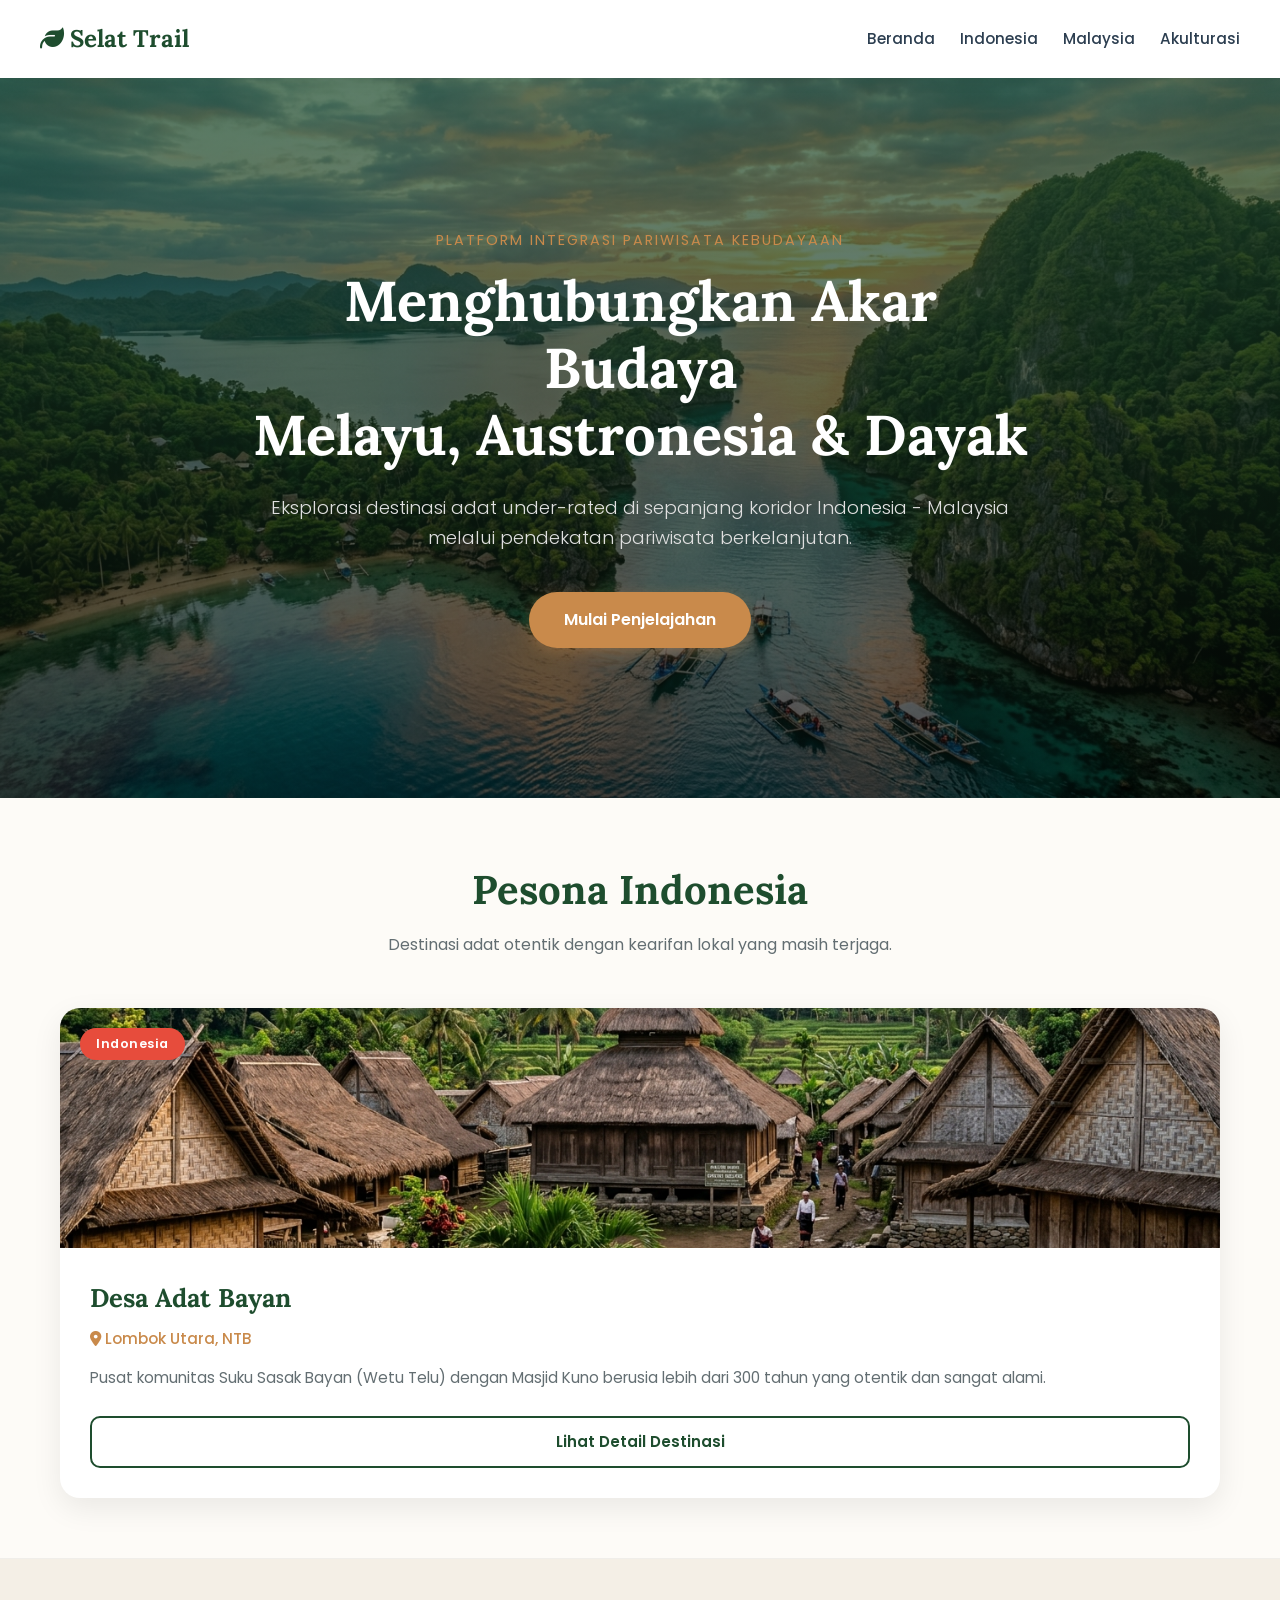
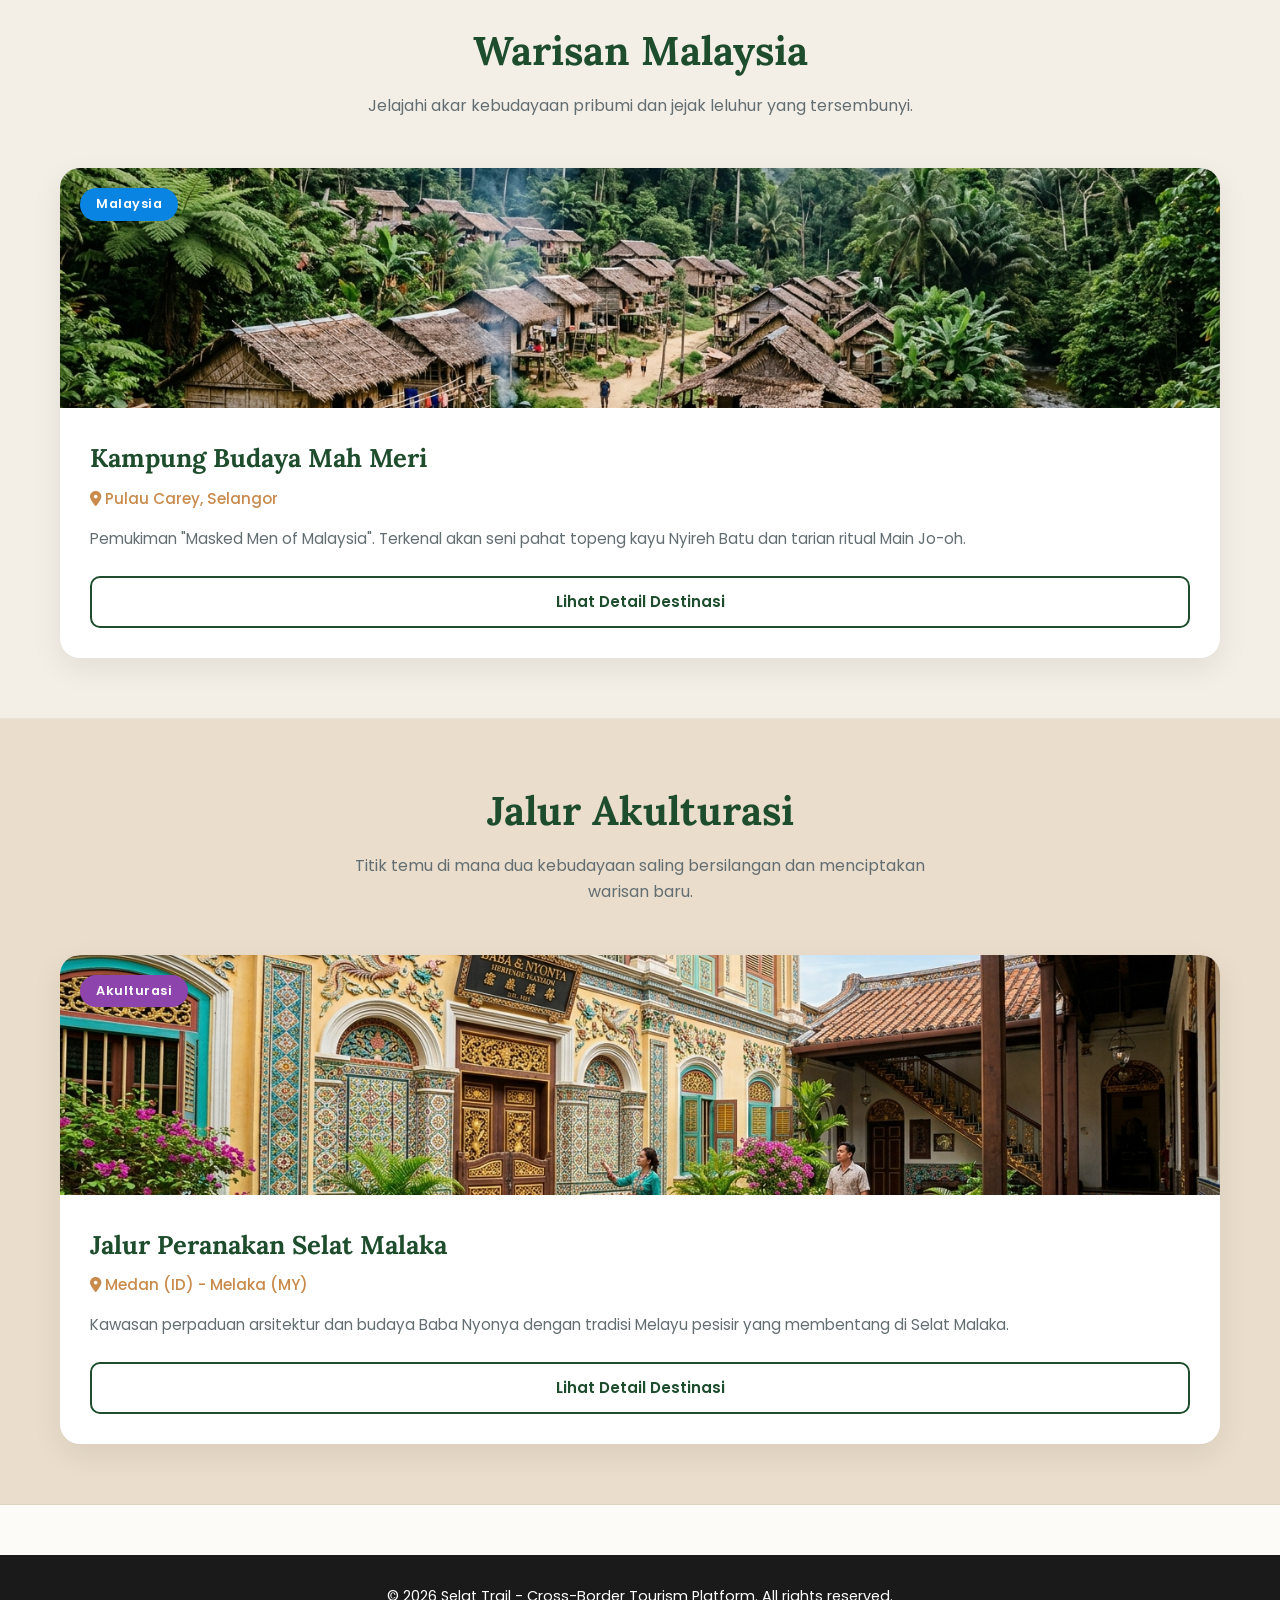
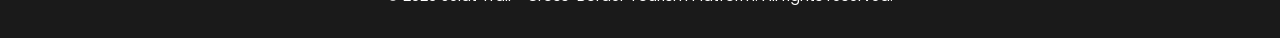
==== index.html @ f1a36b82 "first commit" ====
<!DOCTYPE html>
<html lang="id">
<head>
    <meta charset="UTF-8">
    <meta name="viewport" content="width=device-width, initial-scale=1.0">
    <title>Selat Trail - Lintas Budaya Nusantara</title>
    <link href="https://fonts.googleapis.com/css2?family=Lora:ital,wght@0,400;0,600;1,400&family=Poppins:wght@300;400;500;600&display=swap" rel="stylesheet">
    <link rel="stylesheet" href="https://cdnjs.cloudflare.com/ajax/libs/font-awesome/6.4.0/css/all.min.css">
    <link rel="stylesheet" href="style.css">
</head>
<body>

    <!-- Navbar -->
    <nav class="navbar">
        <div class="logo">
            <i class="fa-solid fa-leaf"></i> Selat Trail
        </div>
        <ul class="nav-links">
            <li><a href="#beranda">Beranda</a></li>
            <li><a href="#indonesia">Indonesia</a></li>
            <li><a href="#malaysia">Malaysia</a></li>
            <li><a href="#akulturasi">Akulturasi</a></li>
        </ul>
    </nav>

    <!-- Hero Section -->
    <header id="beranda" class="hero">
        <div class="hero-overlay"></div>
        <div class="hero-content">
            <span class="hero-subtitle">Platform Integrasi Pariwisata Kebudayaan</span>
            <h1>Menghubungkan Akar Budaya<br>Melayu, Austronesia & Dayak</h1>
            <p>Eksplorasi destinasi adat under-rated di sepanjang koridor Indonesia - Malaysia melalui pendekatan pariwisata berkelanjutan.</p>
            <div class="hero-buttons">
                <a href="#indonesia" class="btn-primary">Mulai Penjelajahan</a>
            </div>
        </div>
    </header>

    <!-- Section Indonesia -->
    <section id="indonesia" class="category-section bg-light">
        <div class="container">
            <div class="section-header">
                <h2>Pesona Indonesia</h2>
                <p>Destinasi adat otentik dengan kearifan lokal yang masih terjaga.</p>
            </div>
            <div class="card-grid">
                <!-- Card Indonesia 1 -->
                <div class="destination-card">
                    <div class="card-image" style="background-image: url('bayan_village.jpg');">
                        <span class="badge badge-id">Indonesia</span>
                    </div>
                    <div class="card-body">
                        <h3>Desa Adat Bayan</h3>
                        <p class="location"><i class="fa-solid fa-location-dot"></i> Lombok Utara, NTB</p>
                        <p class="short-desc">Pusat komunitas Suku Sasak Bayan (Wetu Telu) dengan Masjid Kuno berusia lebih dari 300 tahun yang otentik dan sangat alami.</p>
                        <!-- Mengarah ke halaman terpisah -->
                        <a href="bayan.html" class="btn-detail">Lihat Detail Destinasi</a>
                    </div>
                </div>
            </div>
        </div>
    </section>

    <!-- Section Malaysia -->
    <section id="malaysia" class="category-section bg-cream">
        <div class="container">
            <div class="section-header">
                <h2>Warisan Malaysia</h2>
                <p>Jelajahi akar kebudayaan pribumi dan jejak leluhur yang tersembunyi.</p>
            </div>
            <div class="card-grid">
                <!-- Card Malaysia 1 -->
                <div class="destination-card">
                    <div class="card-image" style="background-image: url('mahmeri_village.jpg');">
                        <span class="badge badge-my">Malaysia</span>
                    </div>
                    <div class="card-body">
                        <h3>Kampung Budaya Mah Meri</h3>
                        <p class="location"><i class="fa-solid fa-location-dot"></i> Pulau Carey, Selangor</p>
                        <p class="short-desc">Pemukiman "Masked Men of Malaysia". Terkenal akan seni pahat topeng kayu Nyireh Batu dan tarian ritual Main Jo-oh.</p>
                        <!-- Mengarah ke halaman terpisah -->
                        <a href="mahmeri.html" class="btn-detail">Lihat Detail Destinasi</a>
                    </div>
                </div>
            </div>
        </div>
    </section>

    <!-- Section Akulturasi -->
    <section id="akulturasi" class="category-section bg-sand">
        <div class="container">
            <div class="section-header">
                <h2>Jalur Akulturasi</h2>
                <p>Titik temu di mana dua kebudayaan saling bersilangan dan menciptakan warisan baru.</p>
            </div>
            <div class="card-grid">
                <!-- Card Akulturasi 1 -->
                <div class="destination-card">
                    <div class="card-image" style="background-image: url('peranakan_mansion.jpg');">
                        <span class="badge badge-mix">Akulturasi</span>
                    </div>
                    <div class="card-body">
                        <h3>Jalur Peranakan Selat Malaka</h3>
                        <p class="location"><i class="fa-solid fa-location-dot"></i> Medan (ID) - Melaka (MY)</p>
                        <p class="short-desc">Kawasan perpaduan arsitektur dan budaya Baba Nyonya dengan tradisi Melayu pesisir yang membentang di Selat Malaka.</p>
                        <!-- Mengarah ke halaman terpisah -->
                        <a href="peranakan.html" class="btn-detail">Lihat Detail Destinasi</a>
                    </div>
                </div>
            </div>
        </div>
    </section>

    <footer>
        <p>&copy; 2026 Selat Trail - Cross-Border Tourism Platform. All rights reserved.</p>
    </footer>

    <script src="script.js"></script>
</body>
</html>
---- style.css ----
/* Reset Dasar & Variabel Tema */
:root {
    --color-primary: #1e4d2e;
    --color-secondary: #c98a4b;
    --color-text: #2c3e50;
    --color-text-light: #636e72;
    --color-white: #ffffff;
    
    --bg-light: #fdfbf7;
    --bg-cream: #f4efe6;
    --bg-sand: #eaddcb;
    
    --font-heading: 'Lora', serif;
    --font-body: 'Poppins', sans-serif;
    --transition: all 0.3s ease;
}

* { margin: 0; padding: 0; box-sizing: border-box; }
html { scroll-behavior: smooth; }
body { font-family: var(--font-body); color: var(--color-text); line-height: 1.6; background-color: var(--bg-light); }

.container { max-width: 1200px; margin: 0 auto; padding: 60px 20px; }

/* Navbar */
.navbar {
    display: flex; justify-content: space-between; align-items: center;
    padding: 20px 40px; background-color: rgba(255, 255, 255, 0.95);
    backdrop-filter: blur(10px); box-shadow: 0 4px 15px rgba(0,0,0,0.05);
    position: sticky; top: 0; z-index: 100;
}
.navbar .logo { font-family: var(--font-heading); font-size: 24px; font-weight: 700; color: var(--color-primary); text-decoration: none;}
.nav-links { list-style: none; display: flex; gap: 25px; }
.nav-links a { text-decoration: none; color: var(--color-text); font-weight: 500; transition: var(--transition); font-size: 0.95rem; }
.nav-links a:hover { color: var(--color-secondary); }

/* Hero Section */
.hero {
    position: relative; height: 80vh; display: flex; align-items: center; justify-content: center;
    text-align: center; color: var(--color-white); padding: 0 20px;
    background: url('hero_bg.jpg') center/cover;
}
.hero-overlay { position: absolute; top: 0; left: 0; width: 100%; height: 100%; background: linear-gradient(to bottom, rgba(30, 77, 46, 0.7), rgba(0,0,0,0.6)); }
.hero-content { position: relative; z-index: 2; max-width: 800px; animation: fadeIn 1s ease-out; }
.hero-subtitle { font-family: var(--font-body); text-transform: uppercase; letter-spacing: 2px; font-size: 0.9rem; margin-bottom: 15px; display: block; color: var(--color-secondary); }
.hero-content h1 { font-family: var(--font-heading); font-size: 3.5rem; margin-bottom: 25px; line-height: 1.2; }
.hero-content p { font-size: 1.15rem; margin-bottom: 40px; color: #e0e0e0; font-weight: 300;}

.btn-primary { display: inline-block; padding: 15px 35px; background-color: var(--color-secondary); color: var(--color-white); text-decoration: none; font-weight: 600; border-radius: 30px; transition: var(--transition); box-shadow: 0 4px 15px rgba(201, 138, 75, 0.4); }
.btn-primary:hover { background-color: #b3783e; transform: translateY(-2px); }

/* Section Categories */
.category-section { border-bottom: 1px solid rgba(0,0,0,0.05); }
.bg-light { background-color: var(--bg-light); }
.bg-cream { background-color: var(--bg-cream); }
.bg-sand { background-color: var(--bg-sand); }
.section-header { text-align: center; margin-bottom: 50px; }
.section-header h2 { font-family: var(--font-heading); font-size: 2.5rem; color: var(--color-primary); margin-bottom: 10px; }
.section-header p { color: var(--color-text-light); max-width: 600px; margin: 0 auto; }

/* Card Grid & Design */
.card-grid { display: grid; grid-template-columns: repeat(auto-fit, minmax(320px, 1fr)); gap: 40px; }
.destination-card { background: var(--color-white); border-radius: 20px; overflow: hidden; box-shadow: 0 10px 30px rgba(0,0,0,0.08); transition: var(--transition); display: flex; flex-direction: column; }
.destination-card:hover { transform: translateY(-8px); box-shadow: 0 15px 40px rgba(0,0,0,0.12); }
.card-image { height: 240px; background-position: center; background-size: cover; position: relative; }
.badge { position: absolute; top: 20px; left: 20px; padding: 6px 16px; border-radius: 25px; font-size: 0.8rem; font-weight: 600; color: #fff; letter-spacing: 0.5px; z-index: 5; display: inline-block; }
.badge-id { background-color: #e74c3c; } 
.badge-my { background-color: #0984e3; } 
.badge-mix { background-color: #8e44ad; } 
.card-body { padding: 30px; display: flex; flex-direction: column; flex-grow: 1; }
.card-body h3 { font-family: var(--font-heading); font-size: 1.6rem; color: var(--color-primary); margin-bottom: 8px; }
.location { color: var(--color-secondary); font-size: 0.95rem; font-weight: 500; margin-bottom: 15px; }
.short-desc { color: var(--color-text-light); font-size: 0.95rem; margin-bottom: 25px; flex-grow: 1; }
.btn-detail { background: transparent; border: 2px solid var(--color-primary); color: var(--color-primary); padding: 12px; border-radius: 10px; font-weight: 600; font-family: var(--font-body); cursor: pointer; transition: var(--transition); font-size: 0.95rem; width: 100%; display: block; text-align: center; text-decoration: none; }
.btn-detail:hover { background: var(--color-primary); color: var(--color-white); }


/* =========================================================
   STYLE UNTUK HALAMAN DETAIL (bayan.html, mahmeri.html, dll)
   ========================================================= */

.detail-hero { position: relative; height: 55vh; display: flex; align-items: flex-end; padding-bottom: 60px; background-size: cover; background-position: center; color: white; }
.detail-hero .container { position: relative; z-index: 2; width: 100%; }
.detail-hero .badge { position: relative; top: 0; left: 0; margin-bottom: 15px; }
.detail-hero h1 { font-family: var(--font-heading); font-size: 3.5rem; line-height: 1.2; margin-bottom: 10px; text-shadow: 0 2px 10px rgba(0,0,0,0.5); }
.detail-hero .location { color: #f1f2f6; font-size: 1.1rem; text-shadow: 0 2px 5px rgba(0,0,0,0.5); margin-bottom: 0; }

.detail-layout { display: grid; grid-template-columns: 2fr 1fr; gap: 40px; padding-top: 40px; }

.detail-main h2, .detail-main h3 { font-family: var(--font-heading); color: var(--color-primary); margin-bottom: 20px; font-size: 2rem; }
.detail-main h3 { font-size: 1.6rem; margin-top: 40px; }
.detail-main p { color: var(--color-text); font-size: 1.05rem; line-height: 1.8; margin-bottom: 20px; }

/* Container untuk Gambar Maps (Iframe) */
.map-container { width: 100%; height: 400px; border-radius: 16px; overflow: hidden; box-shadow: 0 10px 30px rgba(0,0,0,0.1); border: 2px solid #eaddcb; }
.map-container iframe { width: 100%; height: 100%; border: none; }

.detail-sidebar { background: var(--color-white); padding: 35px; border-radius: 20px; box-shadow: 0 10px 30px rgba(0,0,0,0.06); align-self: start; position: sticky; top: 100px; border: 1px solid rgba(0,0,0,0.05); }
.detail-sidebar h3 { font-family: var(--font-heading); color: var(--color-primary); margin-bottom: 25px; font-size: 1.4rem; border-bottom: 2px solid var(--bg-cream); padding-bottom: 15px; }

/* Action Button Colors (Soft UI) untuk Sidebar */
.btn-action { display: flex; align-items: center; justify-content: center; gap: 12px; padding: 15px 20px; text-decoration: none; font-size: 0.95rem; font-weight: 600; border-radius: 12px; transition: var(--transition); border: 1px solid transparent; width: 100%; margin-bottom: 15px; }
.btn-action i { font-size: 1.2rem; }
.btn-map { background: #eef7ee; color: #2e7d32; }
.btn-map:hover { background: #2e7d32; color: #fff; transform: translateY(-2px); box-shadow: 0 4px 12px rgba(46,125,50,0.2); }
.btn-stay { background: #eff6ff; color: #2563eb; }
.btn-stay:hover { background: #2563eb; color: #fff; transform: translateY(-2px); box-shadow: 0 4px 12px rgba(37,99,235,0.2); }
.btn-food { background: #fff7ed; color: #ea580c; }
.btn-food:hover { background: #ea580c; color: #fff; transform: translateY(-2px); box-shadow: 0 4px 12px rgba(234,88,12,0.2); }
.btn-ticket { background: #fdf2f8; color: #db2777; }
.btn-ticket:hover { background: #db2777; color: #fff; transform: translateY(-2px); box-shadow: 0 4px 12px rgba(219,39,119,0.2); }

footer { text-align: center; padding: 30px; background: #1a1a1a; color: #fff; font-size: 0.9rem; margin-top: 50px; }

@keyframes fadeIn { from { opacity: 0; transform: translateY(20px); } to { opacity: 1; transform: translateY(0); } }

@media (max-width: 900px) {
    .detail-layout { grid-template-columns: 1fr; }
    .detail-hero h1 { font-size: 2.5rem; }
}
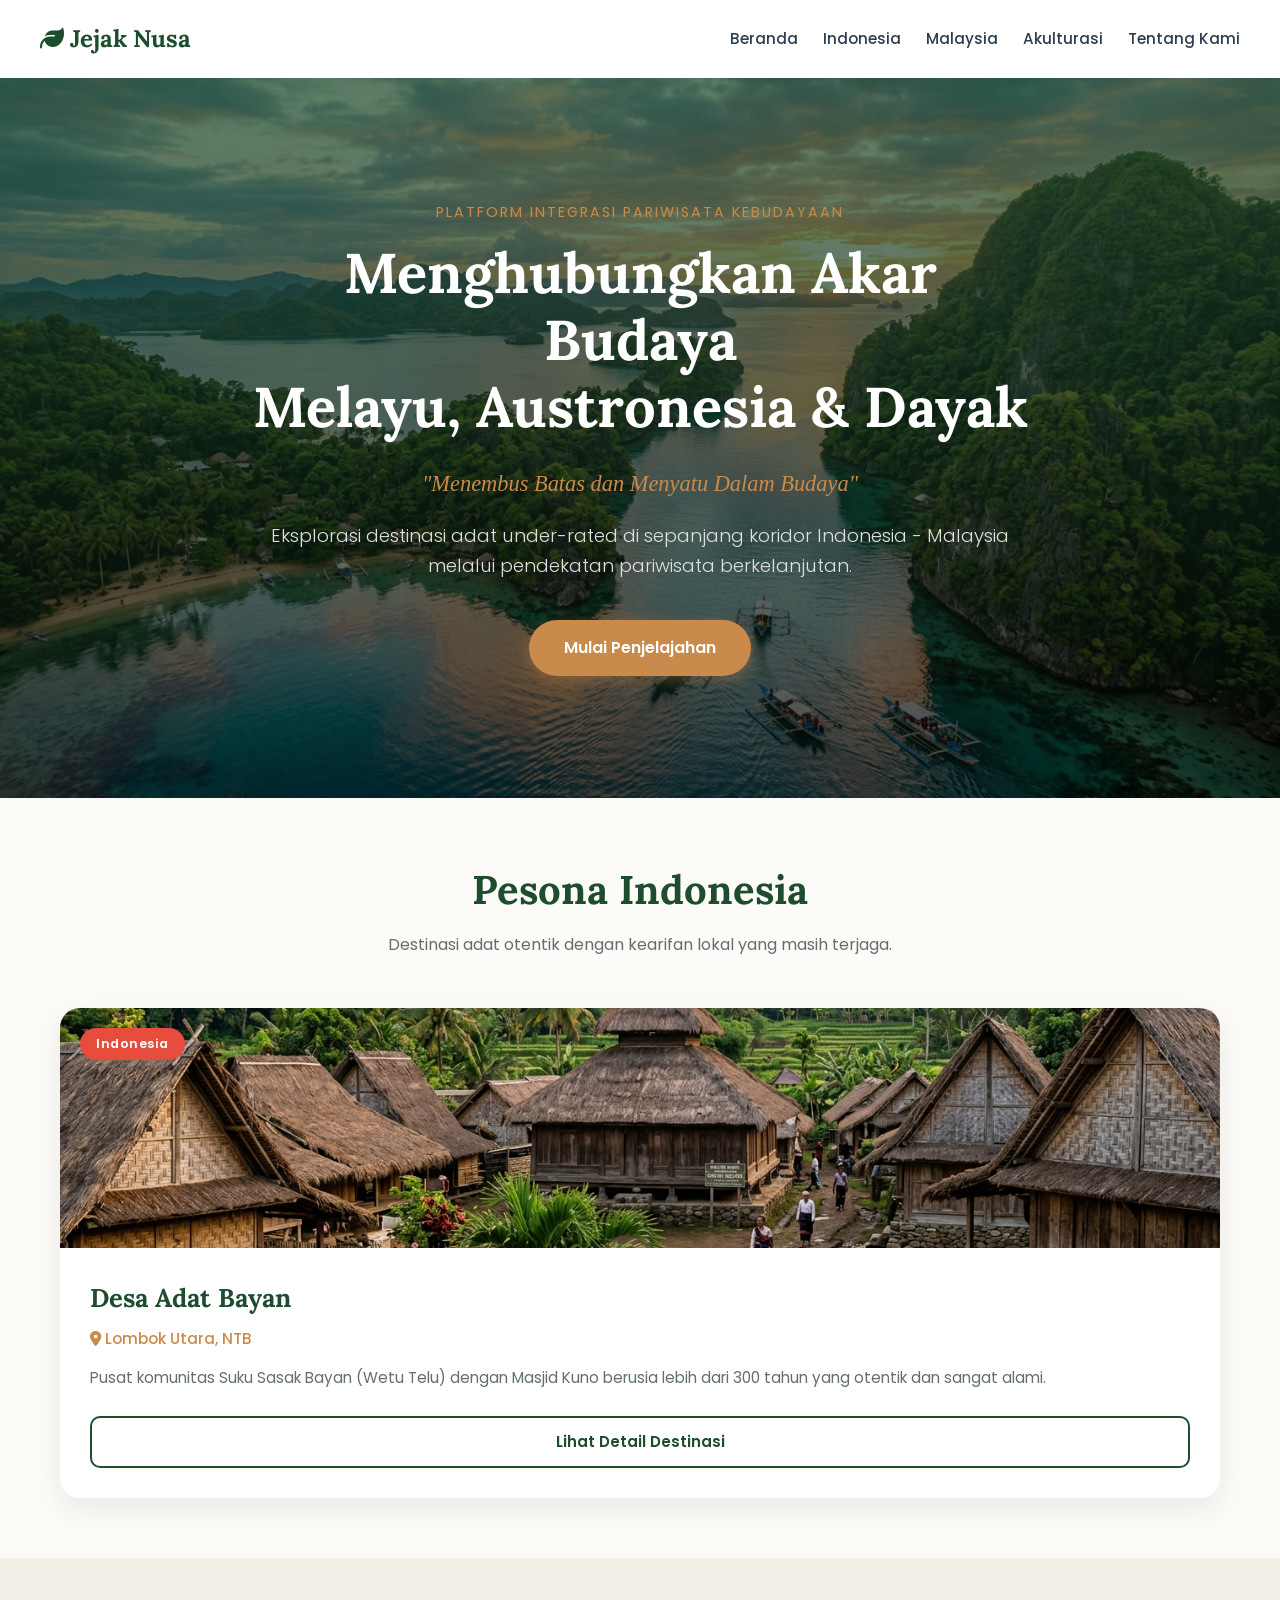
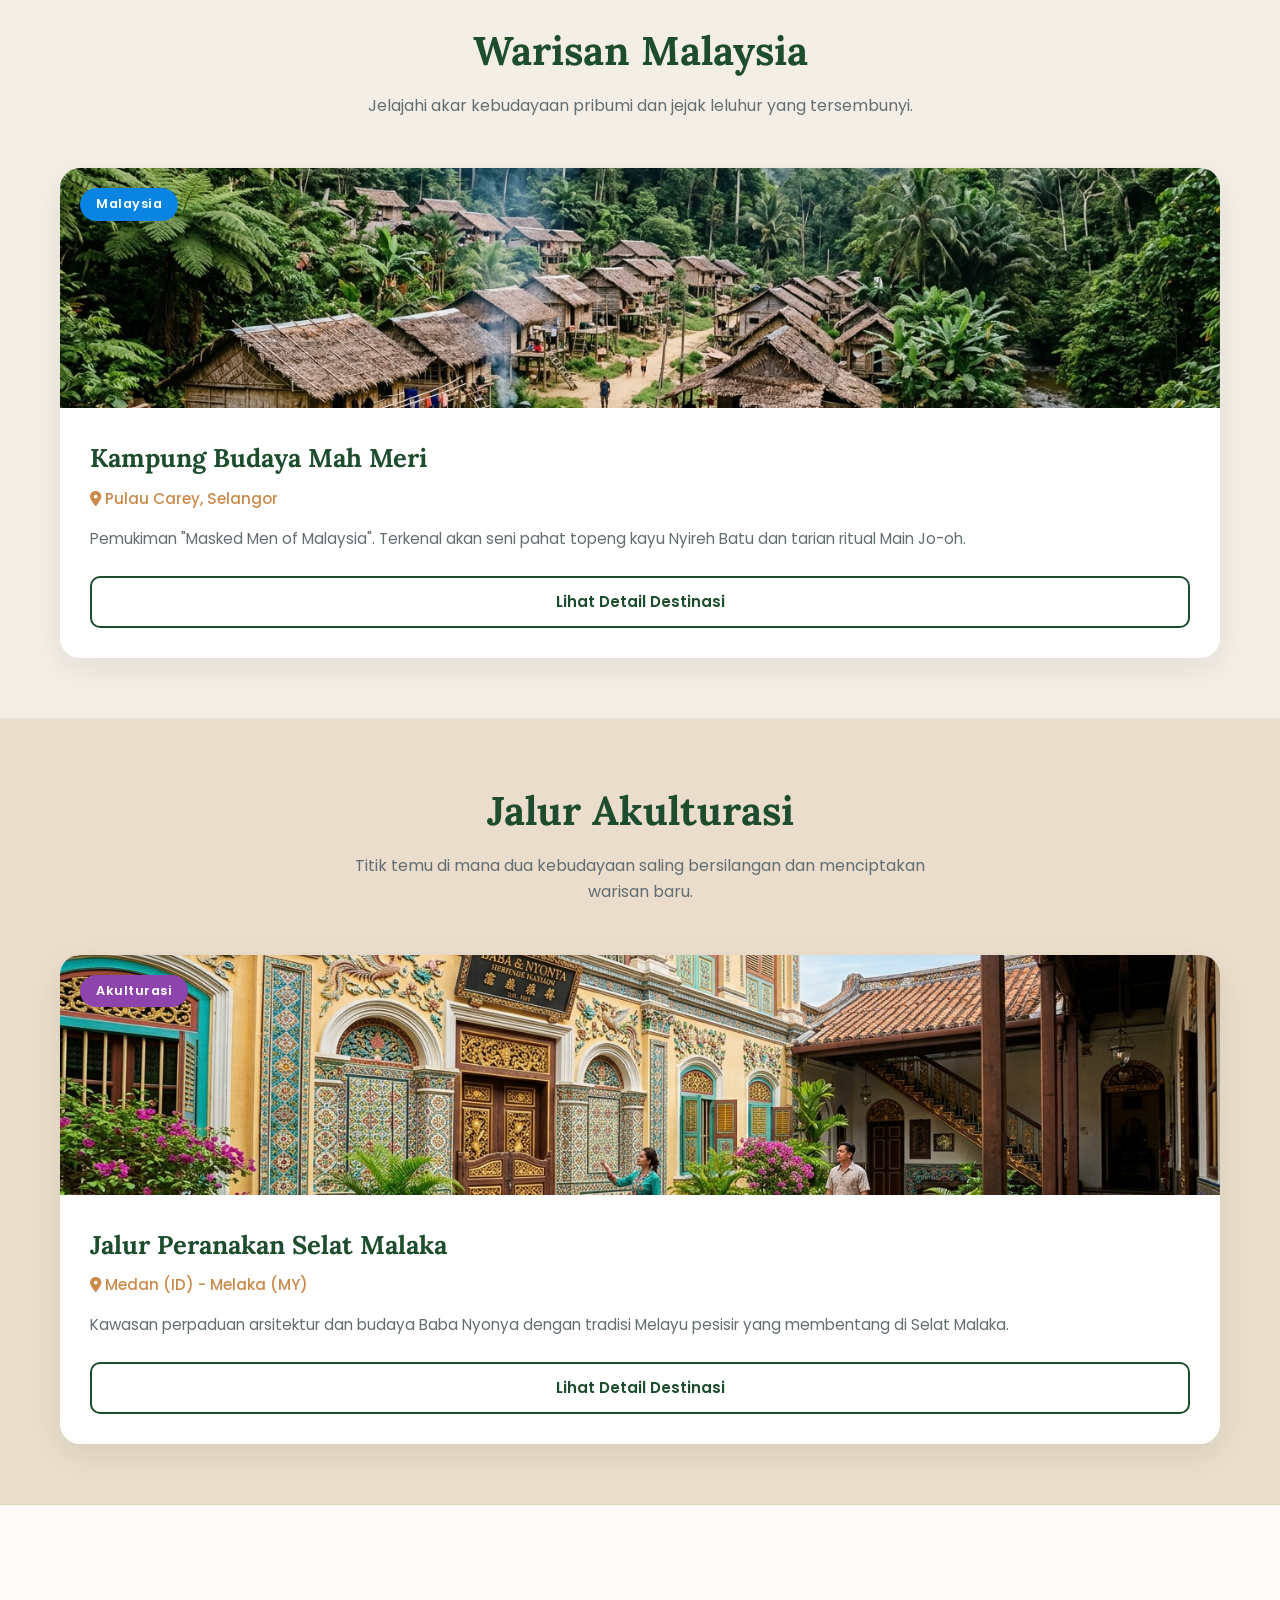
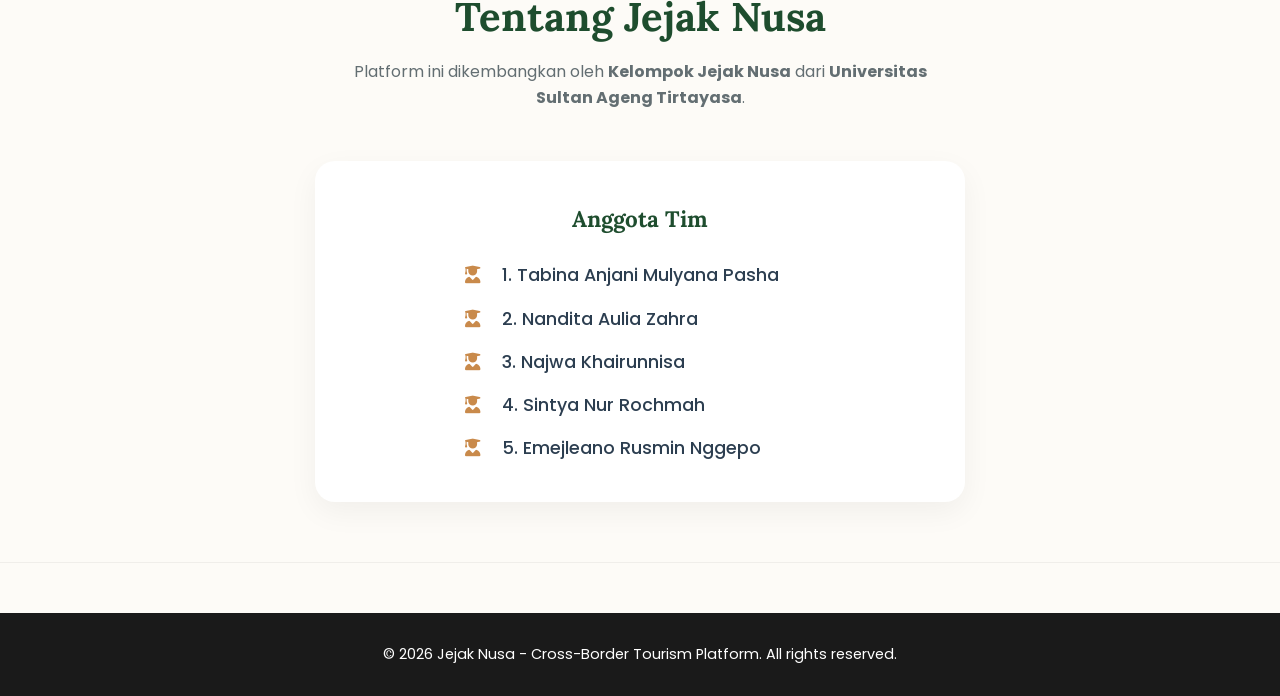
==== commit 6b0ccef7: "slogan dan tim" ====
--- a/index.html
+++ b/index.html
@@ -3,7 +3,7 @@
 <head>
     <meta charset="UTF-8">
     <meta name="viewport" content="width=device-width, initial-scale=1.0">
-    <title>Selat Trail - Lintas Budaya Nusantara</title>
+    <title>Jejak Nusa - Lintas Budaya Nusantara</title>
     <link href="https://fonts.googleapis.com/css2?family=Lora:ital,wght@0,400;0,600;1,400&family=Poppins:wght@300;400;500;600&display=swap" rel="stylesheet">
     <link rel="stylesheet" href="https://cdnjs.cloudflare.com/ajax/libs/font-awesome/6.4.0/css/all.min.css">
     <link rel="stylesheet" href="style.css">
@@ -13,13 +13,17 @@
     <!-- Navbar -->
     <nav class="navbar">
         <div class="logo">
-            <i class="fa-solid fa-leaf"></i> Selat Trail
+            <i class="fa-solid fa-leaf"></i> Jejak Nusa
+        </div>
+        <div class="menu-toggle" id="mobile-menu">
+            <i class="fa-solid fa-bars"></i>
         </div>
         <ul class="nav-links">
             <li><a href="#beranda">Beranda</a></li>
             <li><a href="#indonesia">Indonesia</a></li>
             <li><a href="#malaysia">Malaysia</a></li>
             <li><a href="#akulturasi">Akulturasi</a></li>
+            <li><a href="#tentang">Tentang Kami</a></li>
         </ul>
     </nav>
 
@@ -29,6 +33,7 @@
         <div class="hero-content">
             <span class="hero-subtitle">Platform Integrasi Pariwisata Kebudayaan</span>
             <h1>Menghubungkan Akar Budaya<br>Melayu, Austronesia & Dayak</h1>
+            <h3 style="color: var(--color-secondary); font-style: italic; margin-bottom: 20px; font-weight: 500; font-family: var(--font-heading); font-size: 1.4rem;">"Menembus Batas dan Menyatu Dalam Budaya"</h3>
             <p>Eksplorasi destinasi adat under-rated di sepanjang koridor Indonesia - Malaysia melalui pendekatan pariwisata berkelanjutan.</p>
             <div class="hero-buttons">
                 <a href="#indonesia" class="btn-primary">Mulai Penjelajahan</a>
@@ -111,8 +116,28 @@
         </div>
     </section>
 
+    <!-- Section Tentang Jejak Nusa -->
+    <section id="tentang" class="category-section bg-light" style="padding-top: 20px;">
+        <div class="container">
+            <div class="section-header">
+                <h2>Tentang Jejak Nusa</h2>
+                <p>Platform ini dikembangkan oleh <strong>Kelompok Jejak Nusa</strong> dari <strong>Universitas Sultan Ageng Tirtayasa</strong>.</p>
+            </div>
+            <div style="text-align: center; max-width: 650px; margin: 0 auto; background: white; padding: 40px; border-radius: 20px; box-shadow: 0 10px 30px rgba(0,0,0,0.05);">
+                <h3 style="color: var(--color-primary); margin-bottom: 25px; font-family: var(--font-heading); font-size: 1.4rem;">Anggota Tim</h3>
+                <ul style="list-style: none; padding: 0; display: flex; flex-direction: column; gap: 15px; font-size: 1.1rem; color: var(--color-text); font-weight: 500; text-align: left; max-width: 350px; margin: 0 auto;">
+                    <li><i class="fa-solid fa-user-graduate" style="color: var(--color-secondary); margin-right: 12px; width: 20px;"></i> 1. Tabina Anjani Mulyana Pasha</li>
+                    <li><i class="fa-solid fa-user-graduate" style="color: var(--color-secondary); margin-right: 12px; width: 20px;"></i> 2. Nandita Aulia Zahra</li>
+                    <li><i class="fa-solid fa-user-graduate" style="color: var(--color-secondary); margin-right: 12px; width: 20px;"></i> 3. Najwa Khairunnisa</li>
+                    <li><i class="fa-solid fa-user-graduate" style="color: var(--color-secondary); margin-right: 12px; width: 20px;"></i> 4. Sintya Nur Rochmah</li>
+                    <li><i class="fa-solid fa-user-graduate" style="color: var(--color-secondary); margin-right: 12px; width: 20px;"></i> 5. Emejleano Rusmin Nggepo</li>
+                </ul>
+            </div>
+        </div>
+    </section>
+
     <footer>
-        <p>&copy; 2026 Selat Trail - Cross-Border Tourism Platform. All rights reserved.</p>
+        <p>&copy; 2026 Jejak Nusa - Cross-Border Tourism Platform. All rights reserved.</p>
     </footer>
 
     <script src="script.js"></script>
--- a/style.css
+++ b/style.css
@@ -113,7 +113,88 @@
 
 @keyframes fadeIn { from { opacity: 0; transform: translateY(20px); } to { opacity: 1; transform: translateY(0); } }
 
+/* Menu Toggle Button */
+.menu-toggle {
+    display: none;
+    font-size: 1.5rem;
+    color: var(--color-primary);
+    cursor: pointer;
+}
+
 @media (max-width: 900px) {
     .detail-layout { grid-template-columns: 1fr; }
     .detail-hero h1 { font-size: 2.5rem; }
 }
+
+@media (max-width: 768px) {
+    /* Mobile Navbar */
+    .menu-toggle { display: block; }
+    
+    .nav-links {
+        position: absolute;
+        top: 70px;
+        left: 0;
+        width: 100%;
+        background-color: var(--color-white);
+        flex-direction: column;
+        align-items: center;
+        gap: 0;
+        box-shadow: 0 10px 15px rgba(0,0,0,0.1);
+        transform: translateY(-150%);
+        opacity: 0;
+        pointer-events: none;
+        transition: all 0.3s ease;
+    }
+    
+    .nav-links.active {
+        transform: translateY(0);
+        opacity: 1;
+        pointer-events: auto;
+    }
+    
+    .nav-links li {
+        width: 100%;
+        text-align: center;
+        border-bottom: 1px solid rgba(0,0,0,0.05);
+    }
+    
+    .nav-links a {
+        display: block;
+        padding: 15px 0;
+        font-size: 1.1rem;
+    }
+    
+    /* Responsive Hero Section */
+    .hero {
+        padding: 0 15px;
+    }
+    
+    .hero-content h1 {
+        font-size: 2.2rem;
+        margin-bottom: 15px;
+    }
+    
+    .hero-content p {
+        font-size: 1rem;
+        margin-bottom: 25px;
+    }
+    
+    .btn-primary {
+        padding: 12px 25px;
+        font-size: 0.95rem;
+    }
+    
+    /* Section Headers */
+    .section-header h2 {
+        font-size: 2rem;
+    }
+    
+    /* Detail Hero Mobile */
+    .detail-hero h1 {
+        font-size: 2rem;
+    }
+    .detail-hero {
+        height: 45vh;
+        padding-bottom: 30px;
+    }
+}
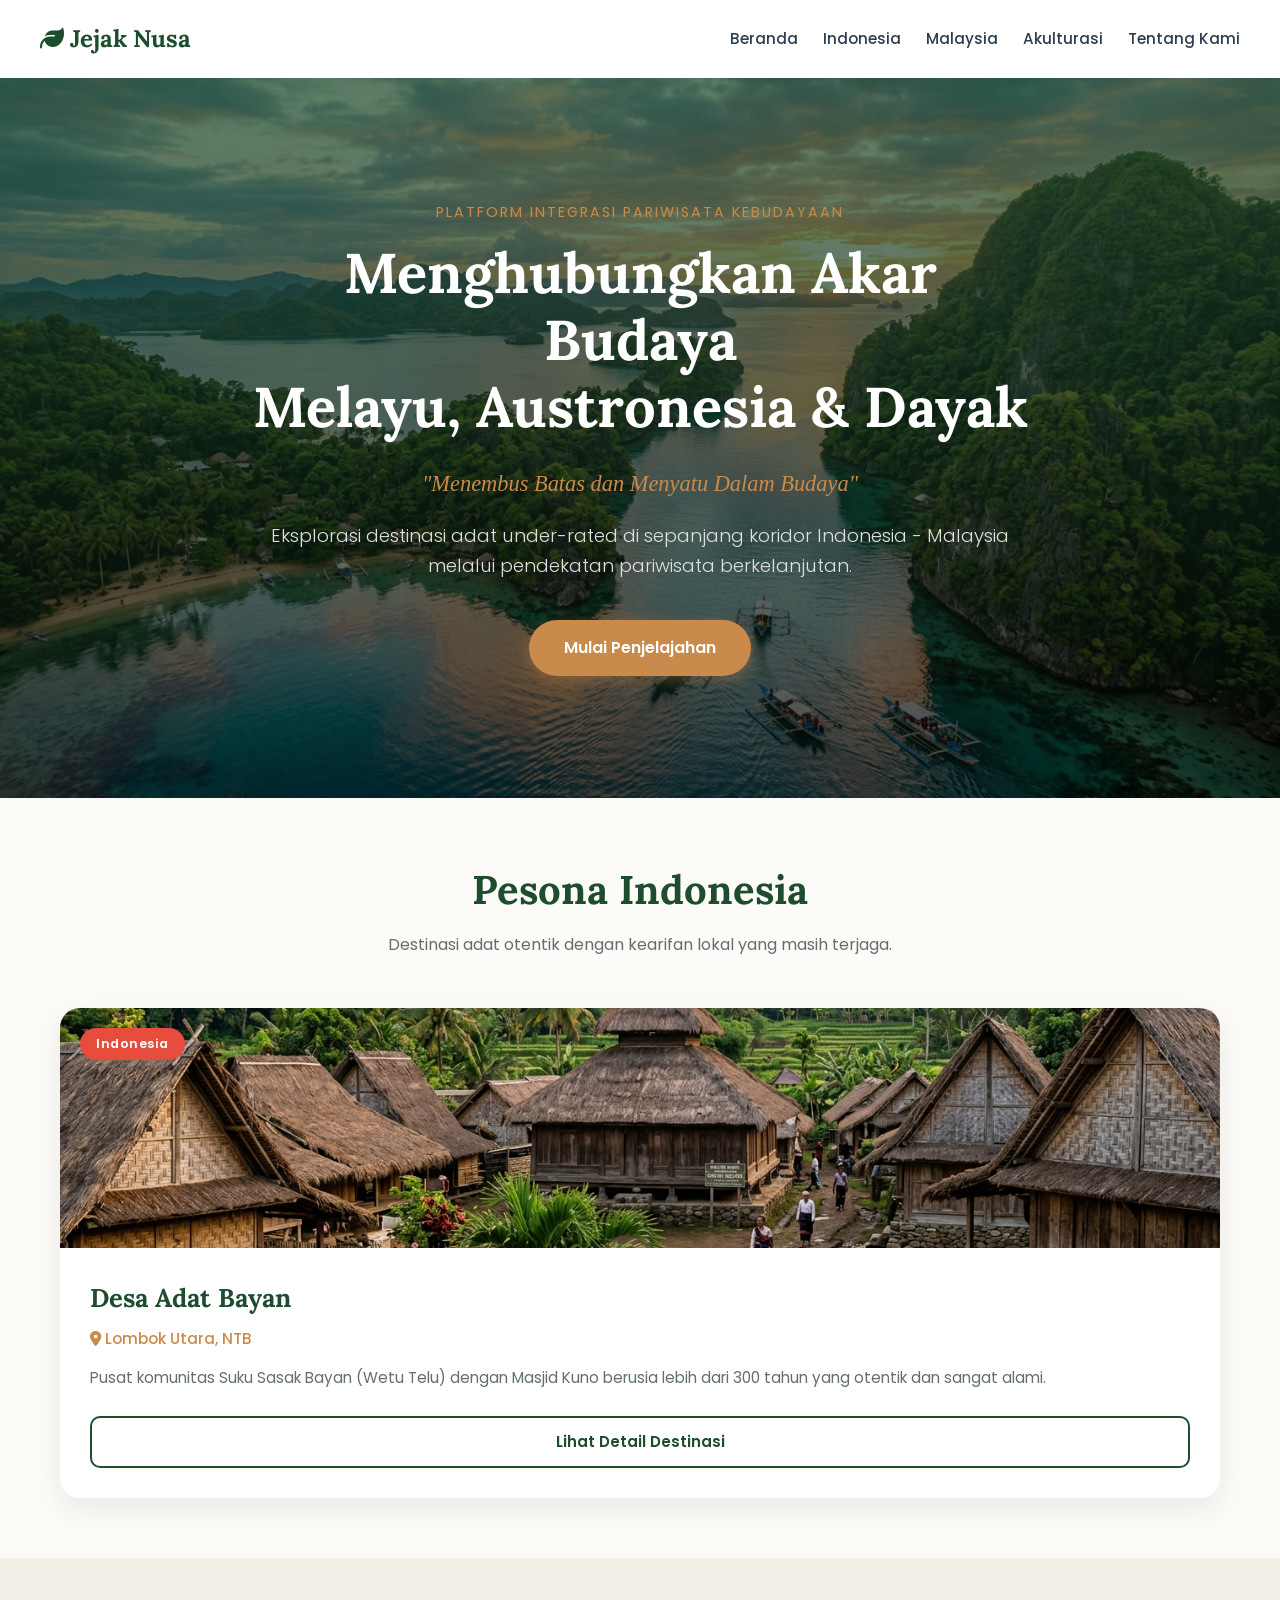
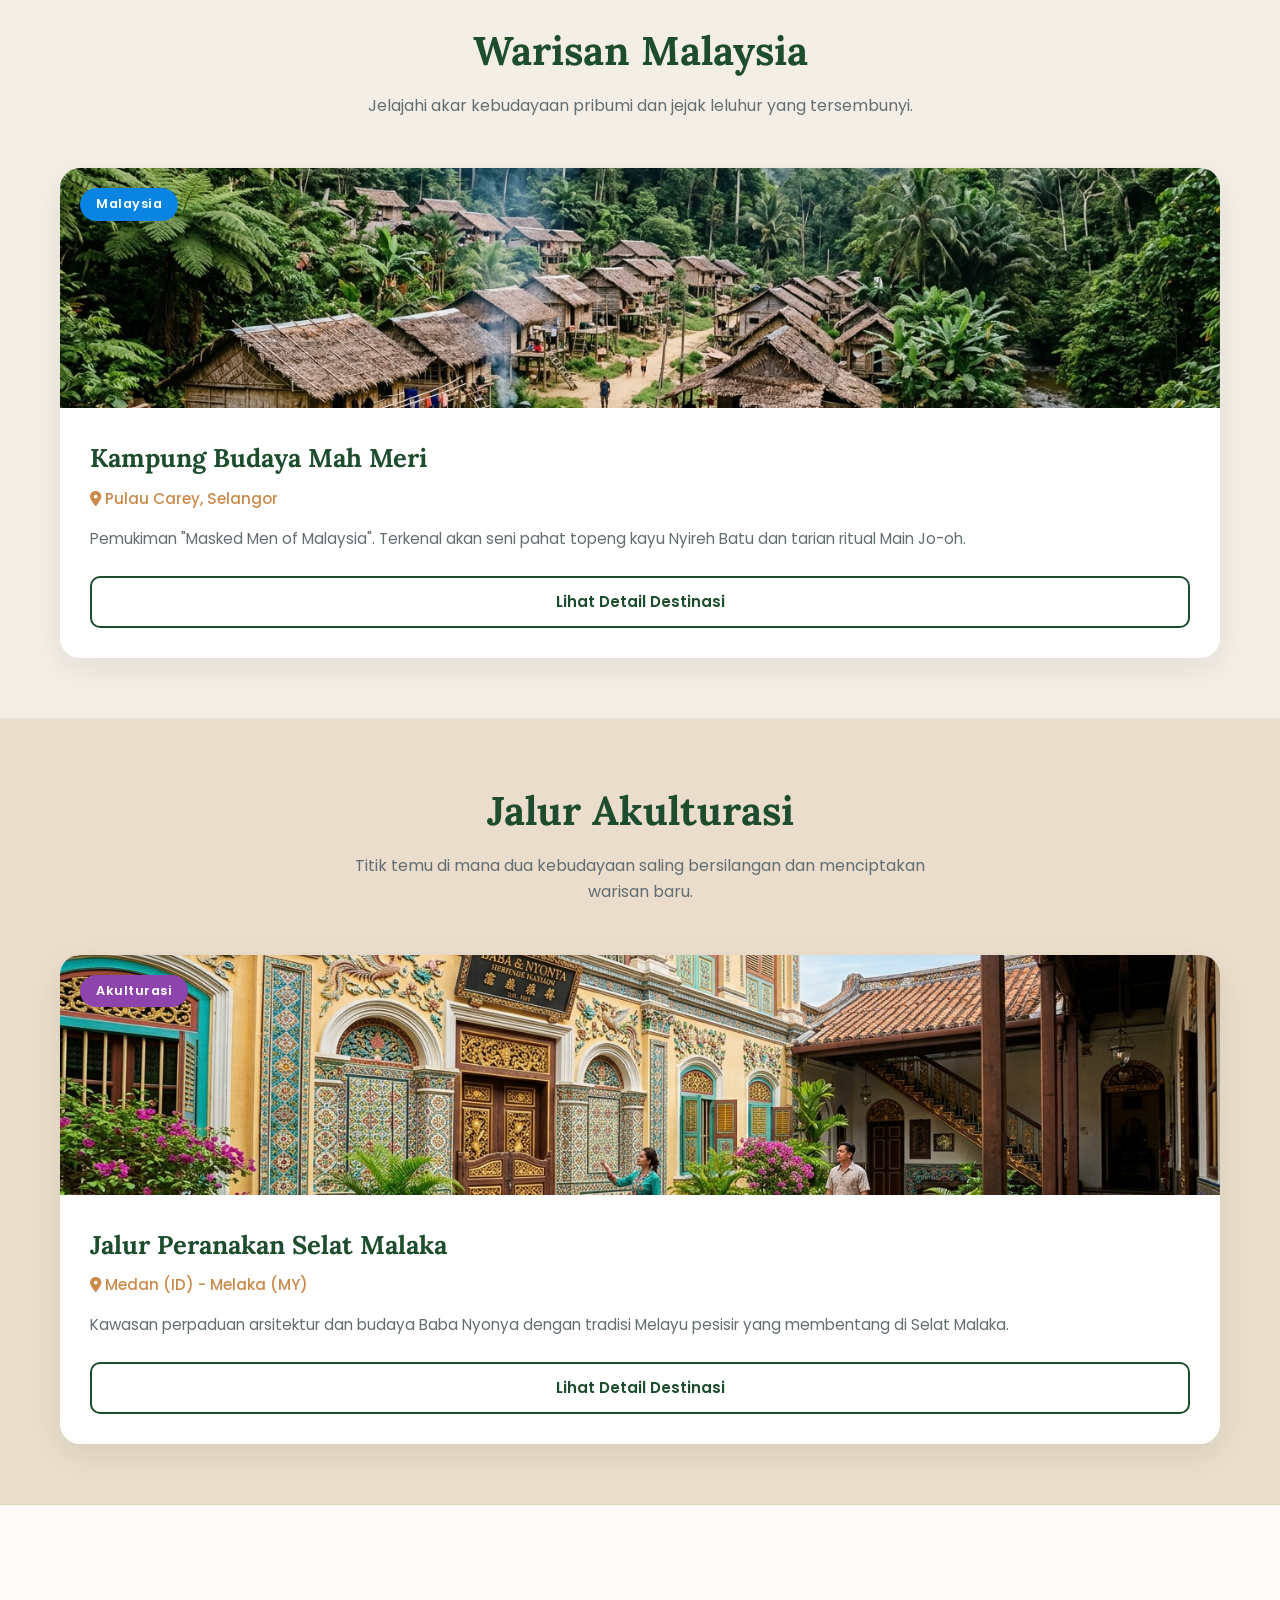
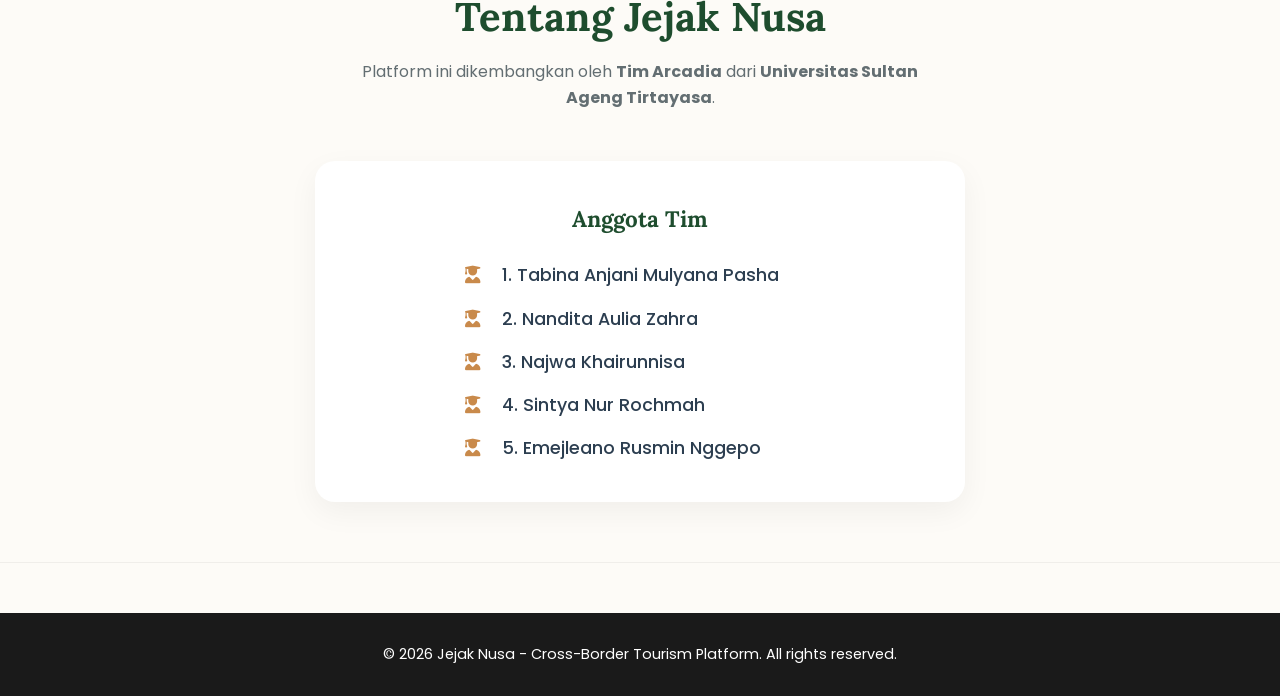
==== commit 551f4fb5: "arcadia" ====
--- a/index.html
+++ b/index.html
@@ -121,7 +121,7 @@
         <div class="container">
             <div class="section-header">
                 <h2>Tentang Jejak Nusa</h2>
-                <p>Platform ini dikembangkan oleh <strong>Kelompok Jejak Nusa</strong> dari <strong>Universitas Sultan Ageng Tirtayasa</strong>.</p>
+                <p>Platform ini dikembangkan oleh <strong>Tim Arcadia</strong> dari <strong>Universitas Sultan Ageng Tirtayasa</strong>.</p>
             </div>
             <div style="text-align: center; max-width: 650px; margin: 0 auto; background: white; padding: 40px; border-radius: 20px; box-shadow: 0 10px 30px rgba(0,0,0,0.05);">
                 <h3 style="color: var(--color-primary); margin-bottom: 25px; font-family: var(--font-heading); font-size: 1.4rem;">Anggota Tim</h3>
